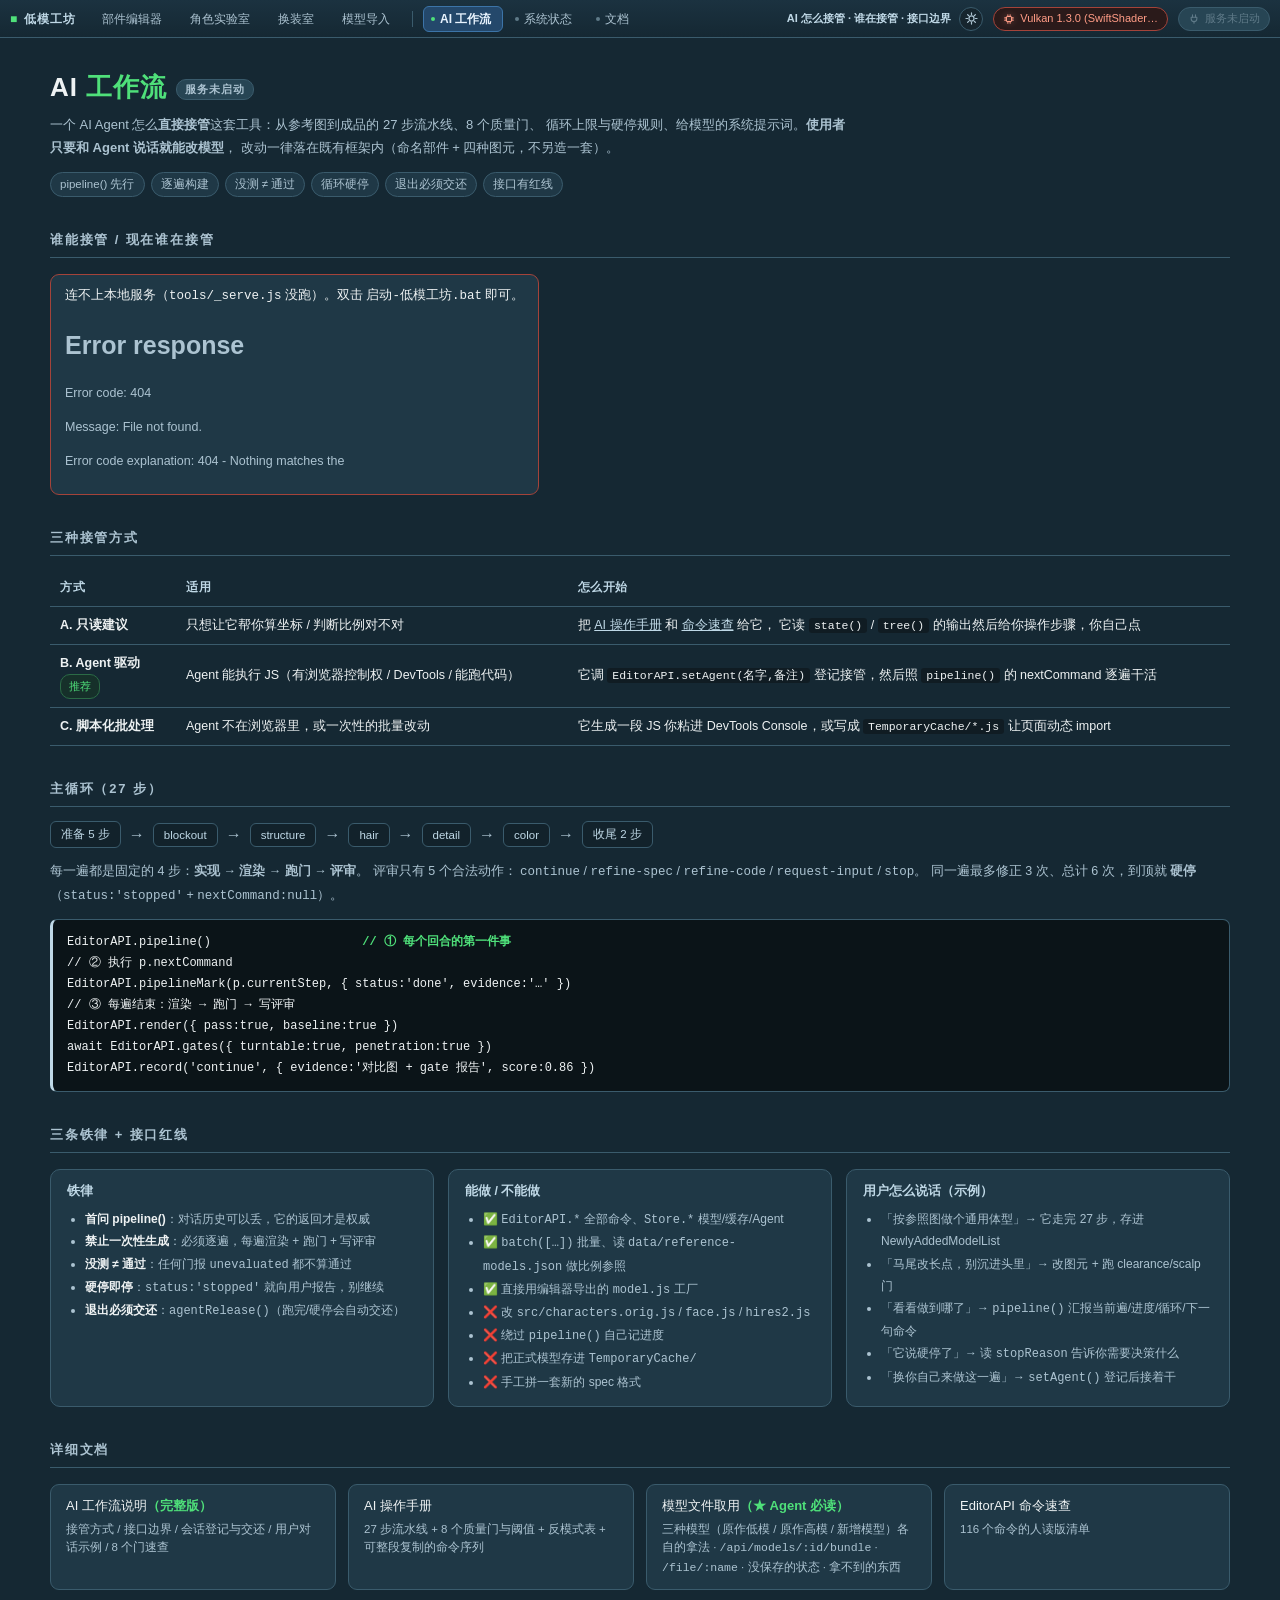
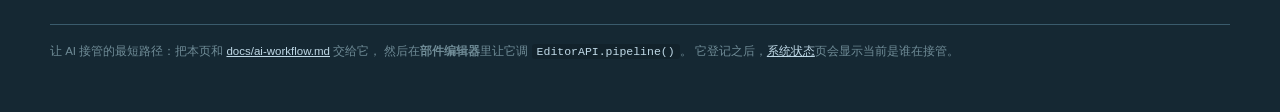
==== pages/ai-workflow.html @ 78dd4946 "按建模规程重做角色：① 腿部 ~ ⑤ 头发（⑥ 衣服待续） 完全按 docs/ai-pipeline.md 〇-B 的规程走：腿部→躯干→手臂→头部→头发， 每件分「基础层→复杂层」，每步走四件套（量" ====
<!DOCTYPE html>
<html lang="zh-CN">
<head>
<meta charset="UTF-8" />
<meta name="viewport" content="width=device-width,initial-scale=1" />
<title>AI 工作流 · 低模工坊</title>
<script>/* 主题：在样式生效前先套用一次，避免深→浅闪白 */try{if(localStorage.getItem('lowpoly-theme')==='light')document.documentElement.setAttribute('data-theme','light');}catch(e){}</script>
<link rel="stylesheet" href="../styles/shell.css" />
<style>
  .who{ display:flex; align-items:center; gap:12px; flex-wrap:wrap; margin:16px 0 0; }
  .who .card-lite{ background:var(--panel); border:1px solid var(--line); border-radius:9px;
    padding:10px 14px; font-size:12.5px; line-height:1.7; }
  .who .card-lite.ok{ border-color:var(--ok-bg2); }
  .who .card-lite.warn{ border-color:var(--warn-line); }
  .flow{ display:flex; gap:8px; flex-wrap:wrap; align-items:center; margin-top:14px; }
  .flow em{ font-style:normal; font-size:11.5px; color:var(--accent); background:var(--raise);
    border:1px solid var(--line); padding:5px 10px; border-radius:6px; }
  .flow i{ font-style:normal; color:var(--dim); }
  .rules{ display:grid; grid-template-columns:repeat(auto-fit,minmax(300px,1fr)); gap:14px; margin-top:16px; }
  .rules .r{ background:var(--panel); border:1px solid var(--line); border-radius:10px; padding:13px 16px; }
  .rules .r h4{ margin:0 0 8px; font-size:12.5px; color:var(--accent); }
  .rules .r ul{ margin:0; padding-left:18px; font-size:12px; line-height:1.85; color:var(--dim); }
  .rules .r ul b{ color:var(--ink); }
</style>
</head>
<body>

<div class="page">
  <div class="pagehead">
    <h1>AI <i>工作流</i> <span class="agent-tag none" id="agentTag">读取中…</span></h1>
    <p>
      一个 AI Agent 怎么<b>直接接管</b>这套工具：从参考图到成品的 27 步流水线、8 个质量门、
      循环上限与硬停规则、给模型的系统提示词。<b>使用者只要和 Agent 说话就能改模型</b>，
      改动一律落在既有框架内（命名部件 + 四种图元，不另造一套）。
    </p>
    <div class="tags">
      <span>pipeline() 先行</span><span>逐遍构建</span><span>没测 ≠ 通过</span>
      <span>循环硬停</span><span>退出必须交还</span><span>接口有红线</span>
    </div>
  </div>

  <h2 class="sec-h">谁能接管 / 现在谁在接管</h2>
  <div class="who" id="whoBox"><div class="card-lite">读取中…</div></div>

  <h2 class="sec-h">三种接管方式</h2>
  <table class="tbl">
    <tr><th>方式</th><th>适用</th><th>怎么开始</th></tr>
    <tr>
      <td><b>A. 只读建议</b></td>
      <td>只想让它帮你算坐标 / 判断比例对不对</td>
      <td>把 <a href="docs.html#ai-pipeline">AI 操作手册</a> 和 <a href="docs.html#editor-api">命令速查</a> 给它，
          它读 <code>state()</code> / <code>tree()</code> 的输出然后给你操作步骤，你自己点</td>
    </tr>
    <tr>
      <td><b>B. Agent 驱动</b><br><span class="agent-tag">推荐</span></td>
      <td>Agent 能执行 JS（有浏览器控制权 / DevTools / 能跑代码）</td>
      <td>它调 <code>EditorAPI.setAgent(名字,备注)</code> 登记接管，然后照
          <code>pipeline()</code> 的 nextCommand 逐遍干活</td>
    </tr>
    <tr>
      <td><b>C. 脚本化批处理</b></td>
      <td>Agent 不在浏览器里，或一次性的批量改动</td>
      <td>它生成一段 JS 你粘进 DevTools Console，或写成
          <code>TemporaryCache/*.js</code> 让页面动态 import</td>
    </tr>
  </table>

  <h2 class="sec-h">主循环（27 步）</h2>
  <div class="flow">
    <em>准备 5 步</em><i>→</i>
    <em>blockout</em><i>→</i><em>structure</em><i>→</i><em>hair</em><i>→</i><em>detail</em><i>→</i><em>color</em>
    <i>→</i><em>收尾 2 步</em>
  </div>
  <p style="color:var(--dim);font-size:12.5px;line-height:1.8;margin:12px 0 0">
    每一遍都是固定的 4 步：<b>实现 → 渲染 → 跑门 → 评审</b>。
    评审只有 5 个合法动作：
    <code>continue</code> / <code>refine-spec</code> / <code>refine-code</code> / <code>request-input</code> / <code>stop</code>。
    同一遍最多修正 3 次、总计 6 次，到顶就 <b>硬停</b>（<code>status:'stopped'</code> + <code>nextCommand:null</code>）。
  </p>
<pre class="cmd">EditorAPI.pipeline()                     <b>// ① 每个回合的第一件事</b>
// ② 执行 p.nextCommand
EditorAPI.pipelineMark(p.currentStep, { status:'done', evidence:'…' })
// ③ 每遍结束：渲染 → 跑门 → 写评审
EditorAPI.render({ pass:true, baseline:true })
await EditorAPI.gates({ turntable:true, penetration:true })
EditorAPI.record('continue', { evidence:'对比图 + gate 报告', score:0.86 })</pre>

  <h2 class="sec-h">三条铁律 + 接口红线</h2>
  <div class="rules">
    <div class="r">
      <h4>铁律</h4>
      <ul>
        <li><b>首问 pipeline()</b>：对话历史可以丢，它的返回才是权威</li>
        <li><b>禁止一次性生成</b>：必须逐遍，每遍渲染 + 跑门 + 写评审</li>
        <li><b>没测 ≠ 通过</b>：任何门报 <code>unevaluated</code> 都不算通过</li>
        <li><b>硬停即停</b>：<code>status:'stopped'</code> 就向用户报告，别继续</li>
        <li><b>退出必须交还</b>：<code>agentRelease()</code>（跑完/硬停会自动交还）</li>
      </ul>
    </div>
    <div class="r">
      <h4>能做 / 不能做</h4>
      <ul>
        <li>✅ <code>EditorAPI.*</code> 全部命令、<code>Store.*</code> 模型/缓存/Agent</li>
        <li>✅ <code>batch([…])</code> 批量、读 <code>data/reference-models.json</code> 做比例参照</li>
        <li>✅ 直接用编辑器导出的 <code>model.js</code> 工厂</li>
        <li>❌ 改 <code>src/characters.orig.js</code> / <code>face.js</code> / <code>hires2.js</code></li>
        <li>❌ 绕过 <code>pipeline()</code> 自己记进度</li>
        <li>❌ 把正式模型存进 <code>TemporaryCache/</code></li>
        <li>❌ 手工拼一套新的 spec 格式</li>
      </ul>
    </div>
    <div class="r">
      <h4>用户怎么说话（示例）</h4>
      <ul>
        <li>「按参照图做个通用体型」→ 它走完 27 步，存进 NewlyAddedModelList</li>
        <li>「马尾改长点，别沉进头里」→ 改图元 + 跑 clearance/scalp 门</li>
        <li>「看看做到哪了」→ <code>pipeline()</code> 汇报当前遍/进度/循环/下一句命令</li>
        <li>「它说硬停了」→ 读 <code>stopReason</code> 告诉你需要决策什么</li>
        <li>「换你自己来做这一遍」→ <code>setAgent()</code> 登记后接着干</li>
      </ul>
    </div>
  </div>

  <h2 class="sec-h">详细文档</h2>
  <div class="doclist">
    <a href="docs.html#ai-workflow">AI 工作流说明<b>（完整版）</b>
      <span>接管方式 / 接口边界 / 会话登记与交还 / 用户对话示例 / 8 个门速查</span></a>
    <a href="docs.html#ai-pipeline">AI 操作手册
      <span>27 步流水线 + 8 个质量门与阈值 + 反模式表 + 可整段复制的命令序列</span></a>
    <a href="docs.html#model-files">模型文件取用<b>（★ Agent 必读）</b>
      <span>三种模型（原作低模 / 原作高模 / 新增模型）各自的拿法 · <code>/api/models/:id/bundle</code> ·
        <code>/file/:name</code> · 没保存的状态 · 拿不到的东西</span></a>
    <a href="docs.html#editor-api">EditorAPI 命令速查
      <span>116 个命令的人读版清单</span></a>
  </div>

  <div class="foot">
    让 AI 接管的最短路径：把本页和 <a href="docs.html#ai-workflow">docs/ai-workflow.md</a> 交给它，
    然后在<b>部件编辑器</b>里让它调 <code>EditorAPI.pipeline()</code>。
    它登记之后，<a href="system.html">系统状态</a>页会显示当前是谁在接管。
  </div>
</div>

<script src="../src/shell.js" defer></script>
<script type="module">
import { Store } from '../src/characters.store.js';
const el = id => document.getElementById(id);

function rel(t){ const d = Date.now()-t; return d < 60000 ? '刚刚' : d < 3600000 ? Math.round(d/60000)+' 分钟前' : Math.round(d/3600000)+' 小时前'; }

async function refresh(){
  const tag = el('agentTag'), box = el('whoBox');
  try{
    const a = await Store.getAgent();
    const occupying = !!a.occupying;
    tag.textContent = occupying ? ('当前接管：'+a.agent)
      : (a.agent && a.stale ? '接管位空闲（上一个已超时退出）' : '当前没有 Agent 接管');
    tag.classList.toggle('none', !occupying);
    box.innerHTML = '';
    if(occupying){
      box.innerHTML = `<div class="card-lite ok">
        <span class="agent-tag">${a.agent}</span><br>
        ${a.note ? a.note + '<br>' : ''}
        <span style="color:var(--dim)">自 ${new Date(a.since).toLocaleString()} · ${rel(a.heartbeat||a.since)}有动作
        · 租约 ${a.ttlMinutes} 分钟</span>
      </div>`;
    }else if(a.agent && a.stale){
      box.innerHTML = `<div class="card-lite warn">
        <span class="agent-tag none">${a.agent}（已退出）</span><br>
        <span style="color:var(--warn-ink3)">${a.ageMinutes} 分钟没有动作，超过租约 ${a.ttlMinutes} 分钟 → 已按「退出」处理。</span>
      </div>`;
    }else{
      box.innerHTML = `<div class="card-lite">
        还没有 Agent 接管。把 <a href="docs.html#ai-workflow">docs/ai-workflow.md</a> 交给一个 Agent，
        它会用 <code>Store.setAgent('名字','备注')</code> 登记自己；
        <b>干完要交还</b>（<code>EditorAPI.agentRelease()</code>），否则 30 分钟后按超时自动释放。
      </div>`;
    }
    if(a.releasedAt){
      box.insertAdjacentHTML('beforeend', `<div class="card-lite">
        上一次：<b>${a.releasedBy||'（无名）'}</b> 于 ${new Date(a.releasedAt).toLocaleString()} 交还
      </div>`);
    }
  }catch(e){
    tag.textContent = '服务未启动'; tag.classList.add('none');
    box.innerHTML = `<div class="card-lite warn">
      连不上本地服务（<code>tools/_serve.js</code> 没跑）。双击 <code>启动-低模工坊.bat</code> 即可。
      <br><span style="color:var(--dim)">${e.message||e}</span>
    </div>`;
  }
}
refresh();
setInterval(refresh, 20000);
</script>
</body>
</html>
---- styles/shell.css ----
/* ============================================================================
   低模工坊 · 统一外壳（所有分支页共用）
   —— 顶部导航条 + 主题变量 + 各页固定定位元素的让位规则
   ========================================================================== */
/* ============================================================================
 *  主题变量 —— 深色（默认）/ 浅色
 *  ★ 页面自己的 <style> 里**不要再写死颜色**，一律用这里的变量。
 *    切换主题 = 在 <html> 上换 data-theme，不用重新加载页面。
 * ========================================================================== */
:root{
  --shell-h:38px;

  /* ---- 表面 ---- */
  --bg:#152833;          /* 页面底色 */
  --bg2:#1b2b34;         /* 输入框 / 次级底 */
  --panel:#1f3846;       /* 面板 */
  --panel2:#274554;      /* 面板（次级）/ 按钮 */
  --raise:#12222b;       /* 浮起来的：下拉、缩略图底 */
  --sunken:#101c23;      /* 凹进去的：代码块 */
  --deep:#16252e;        /* 提示框 */
  --deep2:#0b1418;       /* 最深（阅读器底色） */
  --row:#1a2f3b;         /* 列表行 */
  --row-hover:#243f4d;
  --chip-bg:#152028;     /* 分区标题条 */

  /* ---- 线条 ---- */
  --line:#3a5b6c;
  --line2:#3a5563;
  --line3:#2b414c;
  --line4:#1d2b33;
  --hairline:rgba(255,255,255,.07);

  /* ---- 玻璃 / 遮罩 ---- */
  --glass:rgba(31,56,70,.95);      /* 固定侧栏 */
  --glass2:rgba(24,45,57,.72);     /* 说明块 */
  --note:rgba(21,40,51,.85);
  --scrim:rgba(21,40,51,.92);

  /* ---- 文字 ---- */
  --ink:#eef2f3;
  --dim:#acc3d1;
  --accent:#bfd8e6;
  --muted:#8fa3ad;
  --muted2:#6f8b96;
  --muted3:#5f7a88;

  /* ---- 语义 ---- */
  --green:#4fe07a;
  --bad:#ff6b6b;
  --ok-bg:#16302a; --ok-bg2:#2b6b46; --ok-line:#3f9b66; --ok-hover:#348456;
  --ok-ink:#eaffef; --ok-ink2:#7ff0b0; --ok-ink3:#6ad39a;
  --danger-bg:#5c2b2b; --danger-line:#8a4444;
  --warn:#e0553c; --warn-ink:#ffb3a4; --warn-ink2:#ff9c86; --warn-ink3:#ffc9bf;
  --warn-bg:#1e2a1c; --warn-bg2:#2a1a1a; --warn-bg3:#241a1a; --warn-line:#a4433a;
  --info:#5bd0ff; --info-ink:#bfe6ff; --info-bg:#132630;
  --gold:#ffe08a; --gold2:#c9b06a; --mint:#9fd8c0;
  --hover:#33596c; --hover2:#2b5568;
  --sel:#24486b; --sel-line:#3c74a8; --sel-ink:#e9f4ff;
  --bar1:#1b3240; --bar2:#152833;   /* 导航条渐变（上→下） */
  --shadow:rgba(0,0,0,.35);
  --accent-color:#4fe07a;          /* 原生控件的强调色（checkbox/range） */
  --glow-green:rgba(79,224,122,.35);
  --glow-green-soft:rgba(79,224,122,.15);
  --glow-accent:rgba(191,216,230,.18);
  --glow-gold:rgba(255,180,84,.55);
  --glow-warn:rgba(255,164,142,.4);
}

/* ============================================================================
 *  浅色模式
 *  在 <html data-theme="light"> 时生效。切换入口在导航条最右边的太阳/月亮按钮，
 *  选择存在 localStorage 的 lowpoly-theme，页面 <head> 里有一行内联脚本先套用（防闪）。
 * ========================================================================== */
:root[data-theme="light"]{
  /* 表面：从「深蓝钢」翻成「冷白灰」，层次靠白/灰差而不是亮度差 */
  --bg:#eef3f6;
  --bg2:#f7fafb;
  --panel:#ffffff;
  --panel2:#e8eff3;
  --raise:#f4f8fa;
  --sunken:#f4f8fa;
  --deep:#f2f7f9;
  --deep2:#f7fafb;
  --row:#f2f7f9;
  --row-hover:#e3edf2;
  --chip-bg:#e8eff3;

  /* 线条：浅色下的分隔线要够淡但不能没有 */
  --line:#c9d8e0;
  --line2:#cfdce3;
  --line3:#d5e1e7;
  --line4:#e4edf1;
  --hairline:rgba(24,54,70,.08);

  /* 玻璃：白底微透，仍然能透出后面的画布 */
  --glass:rgba(255,255,255,.96);
  --glass2:rgba(244,248,250,.9);
  --note:rgba(238,244,247,.95);
  --scrim:rgba(238,244,247,.96);

  /* 文字：主文字要够黑，次要文字要够灰但不发蓝 */
  --ink:#16272f;
  --dim:#5a7180;
  --accent:#22607f;
  --muted:#7d919c;
  --muted2:#93a5ae;
  --muted3:#6b818d;

  /* 语义：浅底上的强调色要压暗，否则白得看不见 */
  --green:#0f9d58;
  --bad:#d23f3f;
  --ok-bg:#e3f6eb; --ok-bg2:#1f9d55; --ok-line:#8ecfaa; --ok-hover:#17854a;
  --ok-ink:#0d5c33; --ok-ink2:#12693c; --ok-ink3:#12693c;
  --danger-bg:#fbe4e2; --danger-line:#e0a49d;
  --warn:#c2410c; --warn-ink:#a4300f; --warn-ink2:#b4442c; --warn-ink3:#9b3a22;
  --warn-bg:#fff6e0; --warn-bg2:#fdeceb; --warn-bg3:#fdeceb; --warn-line:#e2a9a3;
  --info:#1a76a8; --info-ink:#1a5e85; --info-bg:#e8f4fa;
  --gold:#8a6d10; --gold2:#8a6d10; --mint:#1a7f5e;
  --hover:#dbe7ee; --hover2:#d2e0e8;
  --sel:#dcebfa; --sel-line:#83b3de; --sel-ink:#15486f;
  --bar1:#ffffff; --bar2:#eef3f6;
  --shadow:rgba(24,54,70,.14);
  --accent-color:#1f9d55;
  /* 浅色下光晕要收着，否则白底上一圈绿会脏 */
  --glow-green:rgba(31,157,85,.22);
  --glow-green-soft:rgba(31,157,85,.10);
  --glow-accent:rgba(34,96,127,.14);
  --glow-gold:rgba(200,140,20,.35);
  --glow-warn:rgba(180,68,44,.22);
}

/* 浅色下的阴影要更轻，否则像糊了一层灰 */
:root[data-theme="light"] .card{ box-shadow:none; }
:root[data-theme="light"] .card:hover{ box-shadow:0 8px 22px var(--shadow); }

/* ---------- 页面底色 / 字色（所有页共用；之前只有启动页设了，其它页会变白底黑字）---------- */
html{ background:var(--bg); }
body{
  margin:0; min-height:100%; background:var(--bg); color:var(--ink);
  font-family:Arial,"PingFang SC","Microsoft YaHei",sans-serif;
  -webkit-font-smoothing:antialiased;
}
a{ color:var(--accent); }
code{ font-family:Consolas,Menlo,monospace; }
/* 注意：这里**不要**再放 `.scroll{max-height:...}` 之类「看似通用」的工具类。
   editor / mixer 里 .scroll 是「面板里可滚动的正文区」（.scroll{overflow:auto;flex:1}），
   而 shell.css 是在页面自己的 <style> **之后**加载的 —— 同优先级会直接盖掉，
   结果面板正文被限高 220px、下面留一大片空白。
   各页自己定义自己的 .scroll，这里不插手。 */

/* ---------- 顶部导航 ---------- */
#shellbar{
  position:fixed; left:0; right:0; top:0; height:var(--shell-h); z-index:500;
  display:flex; align-items:center; gap:4px; padding:0 10px;
  background:linear-gradient(var(--bar1),var(--bg)); border-bottom:1px solid var(--line);
  color:var(--ink); font:12px/1 Arial,"PingFang SC","Microsoft YaHei",sans-serif;
  box-sizing:border-box; user-select:none;
  /* 内容比窗口宽时宁可裁掉，也不要把整页撑出横向滚动条 */
  overflow:hidden;
}
#shellbar .brand{
  font-weight:800; letter-spacing:.08em; color:var(--accent); text-decoration:none;
  margin-right:10px; display:flex; align-items:center; gap:6px; white-space:nowrap;
}
#shellbar .brand:hover{ color:var(--ink); }
#shellbar .brand i{ font-style:normal; color:var(--green); }
#shellbar a.tab{
  color:var(--dim); text-decoration:none; padding:6px 11px; border-radius:6px;
  border:1px solid transparent; white-space:nowrap; transition:.12s; flex:none;
}
#shellbar a.tab:hover{ background:var(--panel2); border-color:var(--line); color:var(--ink); }
#shellbar a.tab.on{ background:var(--ok-bg2); border-color:var(--ok-line); color:var(--ok-ink); font-weight:700; }
/* 竖线：分隔「工具页」和「信息页」 */
#shellbar .vsep{ width:1px; height:16px; background:var(--line); margin:0 6px; flex:none; }
/* 信息页标签（AI 工作流 / 系统状态 / 文档）：用左侧小圆点区分「这不是工具，是看资料的页」
   ⚠ 类名必须够独特。这里**不能**用 .sec —— editor / mixer / lab / model-import 这四个
   工具页自己都有 .sec{ border;margin-bottom;overflow:hidden }（面板里的小区块），
   导航条这一排 <a class="tab sec"> 会连带命中，被压窄、被上移，几个页面还不一样高。 */
#shellbar a.tab.infotab{ padding-left:16px; position:relative; }
#shellbar a.tab.infotab::before{
  content:''; position:absolute; left:7px; top:50%; width:4px; height:4px; margin-top:-2px;
  border-radius:50%; background:var(--muted3);
}
#shellbar a.tab.infotab:hover::before{ background:var(--accent); }
#shellbar a.tab.infotab.on{ background:var(--sel); border-color:var(--sel-line); color:var(--sel-ink); font-weight:700; }
#shellbar a.tab.infotab.on::before{ background:var(--green); }
/* 不在启动页时（点了会先跳回启动页），暗一点 */
#shellbar a.tab.off-page{ color:var(--muted3); }
#shellbar .spacer{ flex:1; }
#shellbar .hint{ color:var(--muted2); font-size:11px; white-space:nowrap; overflow:hidden; text-overflow:ellipsis;
  flex:0 1 auto; min-width:0; }   /* 空间不够时第一个被压缩/隐藏 */
#shellbar .hint b{ color:var(--accent); font-weight:600; }

/* ---- 导航条右侧两个实时指示：渲染显卡 / 接管的 AI Agent ---- */
#shellbar .chip{
  display:inline-flex; align-items:center; gap:5px; flex:none; text-decoration:none;
  font-size:11px; line-height:1; padding:5px 9px; border-radius:14px;
  background:var(--deep); border:1px solid var(--line); color:var(--dim);
  white-space:nowrap; max-width:210px; transition:.14s; margin-left:6px;
}
#shellbar .chip svg{ width:12px; height:12px; flex:none; display:block; }
#shellbar .chip .tx{ overflow:hidden; text-overflow:ellipsis; white-space:nowrap; }
#shellbar .chip:hover{ background:var(--panel2); border-color:var(--accent); color:var(--ink); }
#shellbar .chip.ok{ background:var(--ok-bg); border-color:var(--ok-bg2); color:var(--ok-ink2); }
#shellbar .chip.ok svg{ filter:drop-shadow(0 0 3px var(--glow-green)); }
#shellbar .chip.warn{ background:var(--warn-bg2); border-color:var(--warn-line); color:var(--warn-ink2); }
#shellbar .chip.warn svg{ filter:drop-shadow(0 0 3px var(--glow-warn)); }
#shellbar .chip.off{ background:var(--panel2); border-color:var(--line); color:var(--muted3); }

/* ---- 浅色 / 深色切换按钮（在状态 chip 左边）
   ⚠ 用 <span role="button"> 而不是 <button>：editor / mixer 这些页有通用的 `button{…}` 规则，
     <button> 会被连带命中（CSS 撞车自查就不是 0 了）。键盘可达性在 shell.js 里补。 */
#shellbar .tgl{
  display:inline-flex; align-items:center; justify-content:center; flex:none;
  width:24px; height:24px; padding:0; margin-left:4px; cursor:pointer;
  background:var(--deep); border:1px solid var(--line); border-radius:50%;
  color:var(--dim); transition:.14s; box-sizing:border-box;
}
#shellbar .tgl svg{ width:13px; height:13px; display:block; pointer-events:none; }
#shellbar .tgl:hover{ background:var(--panel2); border-color:var(--accent); color:var(--accent); transform:rotate(-18deg); }
#shellbar .tgl:focus-visible{ outline:2px solid var(--accent); outline-offset:1px; }
:root[data-theme="light"] #shellbar .tgl{ background:#fff; }

/* ---------- 各页固定元素让位 ---------- */
body.has-shell #left,
body.has-shell #right,
body.has-shell #panel{ top:var(--shell-h) !important; }
body.has-shell #hud,
body.has-shell #toolbar,
body.has-shell #stats{ top:calc(var(--shell-h) + 10px) !important; }
body.has-shell #toast{ top:calc(var(--shell-h) + 8px) !important; }

@media (max-width:860px){
  #shellbar .hint{ display:none; }
  #shellbar a.tab{ padding:6px 8px; }
  #shellbar a.tab.infotab{ padding-left:14px; }
}
@media (max-width:1100px){
  #shellbar .hint{ display:none; }             /* 先让位给两个状态 chip */
}
@media (max-width:820px){
  #shellbar .chip{ max-width:120px; }
}
@media (max-width:640px){
  #shellbar{ overflow-x:auto; }
  #shellbar .brand{ margin-right:4px; }
  #shellbar a.tab.infotab{ display:none; }
  #shellbar .vsep{ display:none; }
  #shellbar .chip{ display:none; }             /* 窄屏只留工具页 */
}

/* ---------- 启动页 ---------- */
body.start{ overflow:auto; }
.wrap{ max-width:1180px; margin:0 auto; padding:calc(var(--shell-h) + 40px) 24px 60px; }
.hero h1{ margin:0 0 8px; font-size:30px; letter-spacing:.04em; }
.hero h1 i{ font-style:normal; color:var(--green); }
.hero p{ margin:0 0 6px; color:var(--dim); font-size:13.5px; line-height:1.75; }
.hero .tags{ display:flex; flex-wrap:wrap; gap:6px; margin-top:14px; }
.hero .tags span{
  font-size:11.5px; color:var(--dim); background:var(--panel); border:1px solid var(--line);
  padding:4px 9px; border-radius:20px;
}
.cards{ display:grid; grid-template-columns:repeat(auto-fill,minmax(280px,1fr)); gap:16px; margin-top:30px; }
.card{
  display:flex; flex-direction:column; background:var(--panel); border:1px solid var(--line);
  border-radius:12px; overflow:hidden; text-decoration:none; color:inherit;
  transition:.16s; position:relative;
}
.card:hover{ transform:translateY(-3px); border-color:var(--accent); box-shadow:0 10px 28px var(--shadow); }
.card .shot{ height:170px; background:var(--raise); display:flex; align-items:center; justify-content:center; overflow:hidden; }
.card .shot img{ width:100%; height:100%; object-fit:cover; object-position:center 18%; display:block; }
.card .shot .ph{ color:var(--muted2); font-size:34px; }
.card .bd{ padding:13px 15px 15px; display:flex; flex-direction:column; gap:7px; flex:1; }
.card .bd h3{ margin:0; font-size:15px; letter-spacing:.02em; }
.card .bd p{ margin:0; color:var(--dim); font-size:12px; line-height:1.7; flex:1; }
.card .bd .k{ display:flex; flex-wrap:wrap; gap:5px; }
.card .bd .k em{ font-style:normal; font-size:10.5px; color:var(--accent);
  background:var(--raise); border:1px solid var(--line); padding:2px 7px; border-radius:4px; }
.card .go{ font-size:11.5px; color:var(--green); }
.card.wide{ grid-column:1 / -1; flex-direction:row; }
.card.wide .shot{ width:320px; height:auto; flex:none; }
@media (max-width:760px){ .card.wide{ flex-direction:column; } .card.wide .shot{ width:auto; height:170px; } }
.foot{ margin-top:34px; padding-top:16px; border-top:1px solid var(--line);
  color:var(--muted2); font-size:11.5px; line-height:1.9; }
.foot code{ color:var(--accent); background:var(--raise); padding:1px 5px; border-radius:3px; }

/* ============================================================================
   独立页面（AI 工作流 / 系统状态 / 文档）共用
   ========================================================================== */
.page{ max-width:1180px; margin:0 auto; padding:calc(var(--shell-h) + 32px) 24px 60px; }
.pagehead{ margin-bottom:24px; }
.pagehead h1{ margin:0 0 8px; font-size:26px; letter-spacing:.04em; }
.pagehead h1 i{ font-style:normal; color:var(--green); }
.pagehead p{ margin:0 0 4px; color:var(--dim); font-size:13px; line-height:1.8; max-width:800px; }
.pagehead .tags{ display:flex; flex-wrap:wrap; gap:6px; margin-top:12px; }
.pagehead .tags span{ font-size:11.5px; color:var(--dim); background:var(--panel);
  border:1px solid var(--line); padding:4px 9px; border-radius:20px; }
.sec-h{ margin:34px 0 0; font-size:13px; letter-spacing:.14em; color:var(--dim);
  text-transform:uppercase; border-bottom:1px solid var(--line); padding-bottom:8px; }
.cards + .sec-h{ margin-top:38px; }
.sec-h:first-child{ margin-top:0; }

/* ---- 状态卡 ---- */
.sys{ display:grid; grid-template-columns:repeat(auto-fit,minmax(280px,1fr)); gap:14px; margin-top:16px; }
.sys .box{ background:var(--panel); border:1px solid var(--line); border-radius:10px; padding:14px 16px; }
.sys .box h4{ margin:0 0 10px; font-size:12px; color:var(--accent); letter-spacing:.06em; }
.sys .box .v{ font-size:12.5px; line-height:1.8; color:var(--ink); word-break:break-word; }
.sys .box .v code, .sys .box .dim code{ background:var(--sunken); padding:1px 5px; border-radius:3px; font-size:11px; }
.sys .box .dim{ color:var(--dim); font-size:11.5px; line-height:1.75; }
.sys .box.ok{ border-color:var(--ok-bg2); }
.sys .box.ok h4{ color:var(--ok-ink3); }
.sys .box.warn{ border-color:var(--warn-line); background:var(--warn-bg3); }
.sys .box.warn h4{ color:var(--warn-ink2); }
.sys .box .steps{ margin:8px 0 0; padding-left:18px; font-size:11.5px; line-height:1.8; color:var(--warn-ink3); }
.sys .btns{ display:flex; gap:8px; flex-wrap:wrap; margin-top:12px; }
.sys .btns button{ background:var(--panel2); color:var(--ink); border:1px solid var(--line);
  border-radius:5px; padding:6px 12px; font-size:12px; cursor:pointer; }
.sys .btns button:hover{ background:var(--hover); border-color:var(--accent); }
.sys .btns button.danger{ border-color:var(--warn-line); color:var(--warn-ink3); }
.sys .btns button.danger:hover{ background:var(--danger-bg); }

/* ---- 文档列表 ---- */
.doclist{ display:grid; grid-template-columns:repeat(auto-fill,minmax(250px,1fr)); gap:12px; margin-top:16px; }
.doclist a{ display:block; background:var(--panel); border:1px solid var(--line); border-radius:9px;
  padding:12px 15px; text-decoration:none; color:var(--ink); font-size:13px; transition:.14s; }
.doclist a:hover{ border-color:var(--accent); background:var(--panel2); transform:translateY(-2px); }
.doclist a span{ display:block; color:var(--dim); font-size:11.5px; margin-top:5px; line-height:1.6; }
.doclist a b{ color:var(--green); font-weight:600; }

/* ---- Agent 徽章 ---- */
.agent-tag{ display:inline-block; font-size:11px; padding:2px 8px; border-radius:10px;
  background:var(--ok-bg); border:1px solid var(--ok-bg2); color:var(--green); vertical-align:middle; }
.agent-tag.none{ background:var(--panel2); border-color:var(--line); color:var(--dim); }

/* ---- 卡片：图形/Logo 不裁切 ---- */
.card.soon{ opacity:.55; pointer-events:none; }
.card .shot.contain{ background:var(--deep2); }
.card .shot.contain img{ object-fit:contain; object-position:center; }

/* ---- 代码块（页面里贴命令用）---- */
pre.cmd{ background:var(--deep2); border:1px solid var(--line); border-left:3px solid var(--accent);
  border-radius:7px; padding:12px 14px; overflow:auto; font:12px/1.75 Consolas,Menlo,monospace;
  color:var(--ink); margin:12px 0; }
pre.cmd b{ color:var(--green); font-weight:600; }
table.tbl{ width:100%; border-collapse:collapse; margin-top:14px; font-size:12.5px; }
table.tbl th, table.tbl td{ text-align:left; padding:8px 10px; border-bottom:1px solid var(--line); line-height:1.7; }
table.tbl th{ color:var(--accent); font-weight:600; font-size:11.5px; letter-spacing:.05em; }
table.tbl td code{ background:var(--sunken); padding:1px 5px; border-radius:3px; font-size:11.5px; }
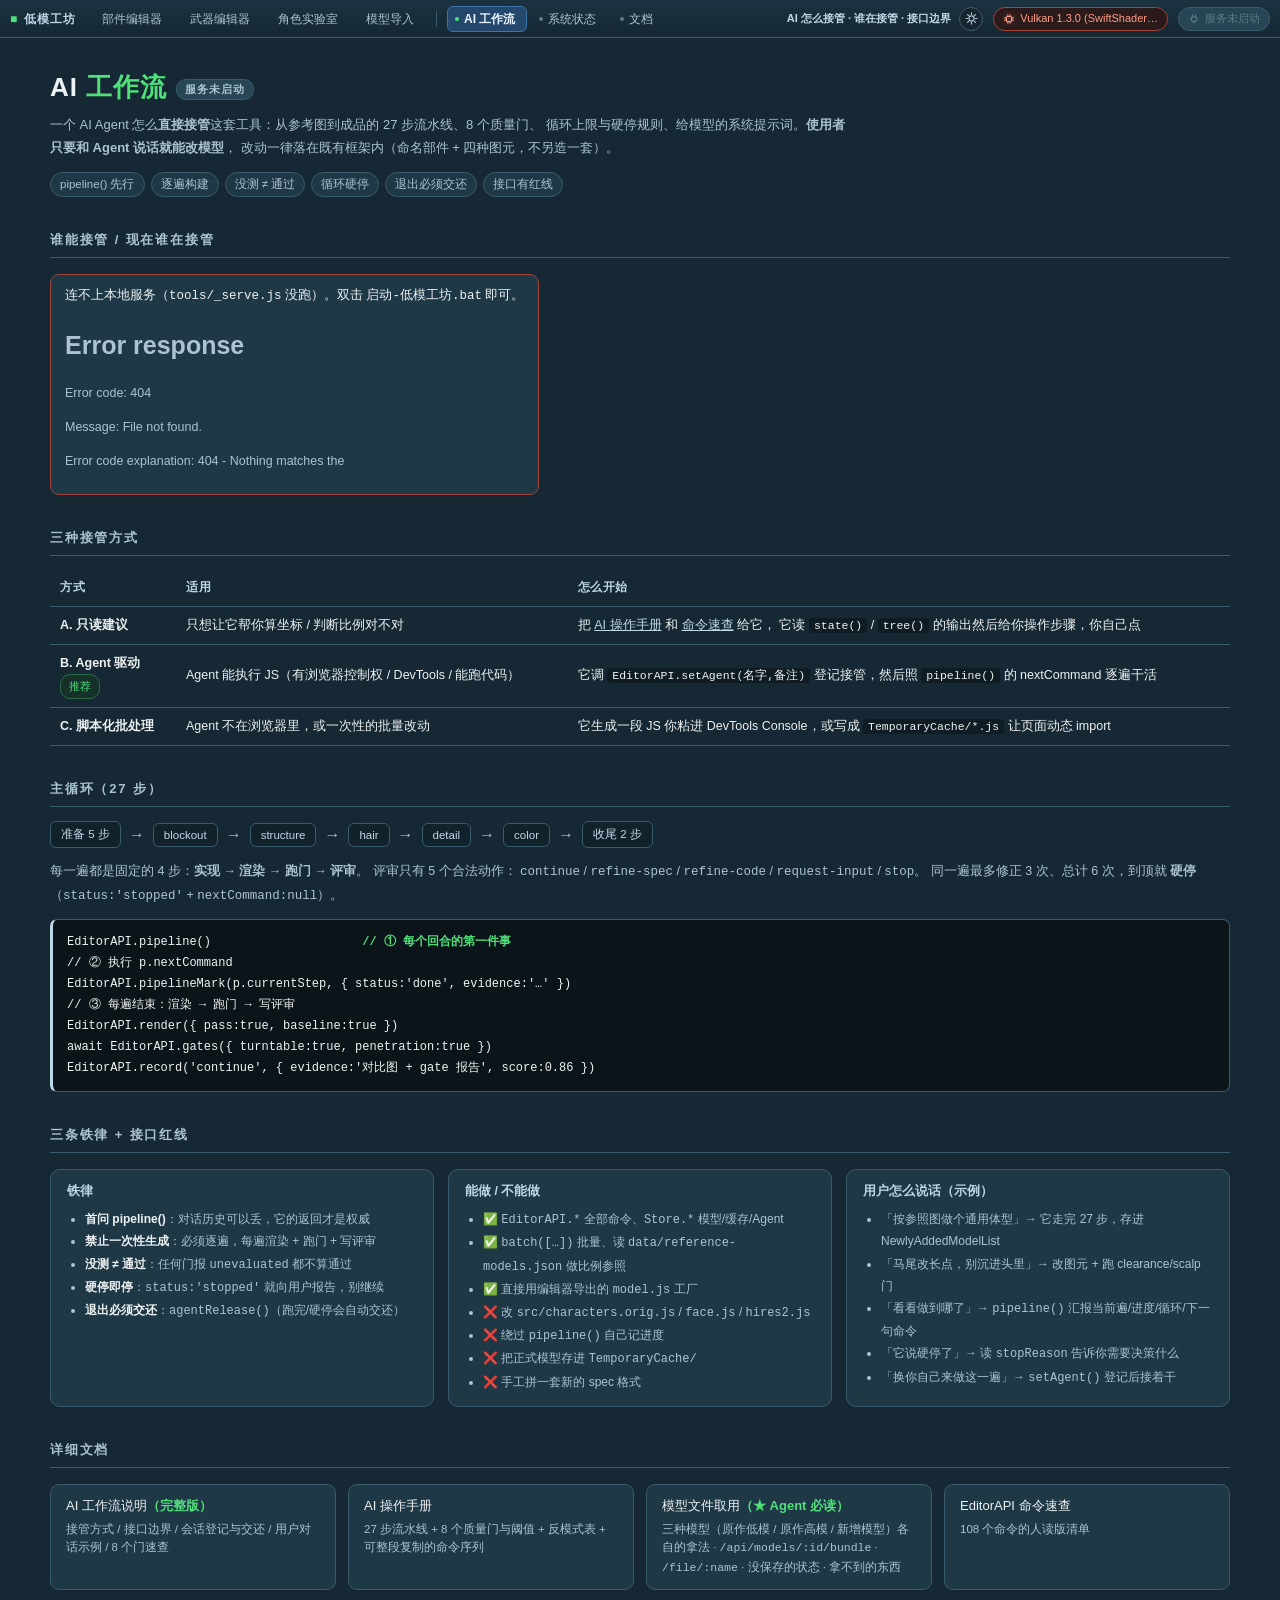
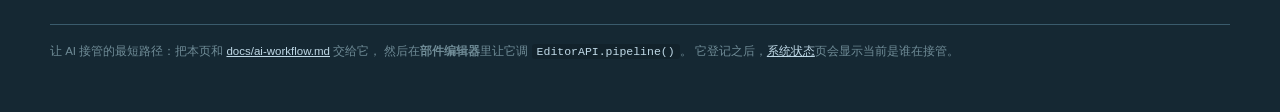
==== commit 924496de: "首页换图 + 命令数统一 108 - 首页卡片：武器编辑器 → preview-weapon.png（原来和模型导入共用一张错图）、模型导入 → 新截的 preview-import.png（体素示例" ====
--- a/pages/ai-workflow.html
+++ b/pages/ai-workflow.html
@@ -131,7 +131,7 @@
       <span>三种模型（原作低模 / 原作高模 / 新增模型）各自的拿法 · <code>/api/models/:id/bundle</code> ·
         <code>/file/:name</code> · 没保存的状态 · 拿不到的东西</span></a>
     <a href="docs.html#editor-api">EditorAPI 命令速查
-      <span>116 个命令的人读版清单</span></a>
+      <span>108 个命令的人读版清单</span></a>
   </div>
 
   <div class="foot">
